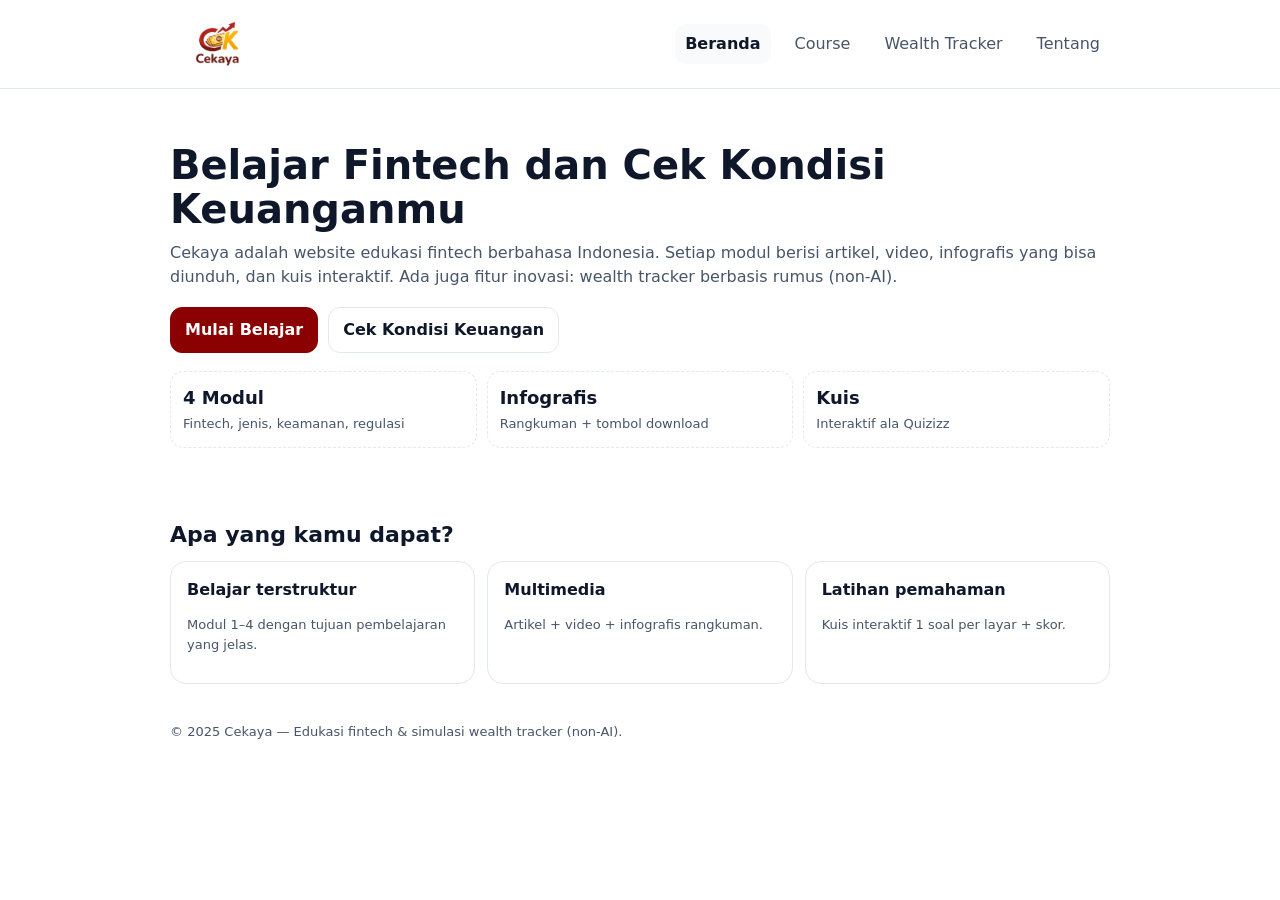
==== index.html @ 1cc7c2a5 "Add files via upload" ====
<!doctype html>
<html lang="id">
<head>
  <meta charset="utf-8"/>
  <meta name="viewport" content="width=device-width, initial-scale=1"/>
  <title>Cekaya — Belajar Fintech & Wealth Tracker</title>
  <link rel="stylesheet" href="style.css"/>
</head>
<body>
  <div class="nav">
    <div class="container nav-inner">
      <a class="brand" href="index.html" aria-label="Cekaya">
        <img src="logo.png" alt="Logo" class="brand_logo"/>
      </a>

      <button id="navToggle" class="hamburger" type="button"
        aria-label="Buka menu" aria-controls="navMenu" aria-expanded="false">
        <svg xmlns="http://www.w3.org/2000/svg" width="24" height="24" viewBox="0 0 24 24" fill="none" stroke="currentColor" stroke-width="2" stroke-linecap="round" stroke-linejoin="round" class="lucide lucide-menu-icon lucide-menu"><path d="M4 5h16"/><path d="M4 12h16"/><path d="M4 19h16"/></svg>
      </button>

      <div id="navMenu" class="menu">
        <a data-nav href="index.html">Beranda</a>
        <a data-nav href="course.html">Course</a>
        <a data-nav href="tracker.html">Wealth Tracker</a>
        <a data-nav href="tentang.html">Tentang</a>
      </div>
    </div>
  </div>

  <main class="container">
    <section class="hero">
      <div>
        <h1 class="h-title">Belajar Fintech dan Cek Kondisi Keuanganmu</h1>
        <p class="h-sub">Cekaya adalah website edukasi fintech berbahasa Indonesia. Setiap modul berisi artikel, video, infografis yang bisa diunduh, dan kuis interaktif. Ada juga fitur inovasi: wealth tracker berbasis rumus (non-AI).</p>
        <div class="btns">
          <a class="btn primary" href="course.html">Mulai Belajar</a>
          <a class="btn" href="tracker.html">Cek Kondisi Keuangan</a>
        </div>
        <div class="kpi section">
          <div class="item"><b>4 Modul</b><span class="small">Fintech, jenis, keamanan, regulasi</span></div>
          <div class="item"><b>Infografis</b><span class="small">Rangkuman + tombol download</span></div>
          <div class="item"><b>Kuis</b><span class="small">Interaktif ala Quizizz</span></div>
        </div>
      </div>
      <div class="hero-grid">


      </div>
    </section>

    <section class="section">
      <h2 class="h2">Apa yang kamu dapat?</h2>
      <div class="grid-3">
        <div class="card soft">
          <b>Belajar terstruktur</b>
          <p class="small">Modul 1–4 dengan tujuan pembelajaran yang jelas.</p>
        </div>
        <div class="card soft">
          <b>Multimedia</b>
          <p class="small">Artikel + video + infografis rangkuman.</p>
        </div>
        <div class="card soft">
          <b>Latihan pemahaman</b>
          <p class="small">Kuis interaktif 1 soal per layar + skor.</p>
        </div>
      </div>
    </section>

    <div class="footer">© 2025 Cekaya — Edukasi fintech & simulasi wealth tracker (non-AI).</div>
  </main>

  <script type="module">
    import { setActiveNav } from "./app.js";
    setActiveNav();
  </script>

  <script>
    (function () {
      const btn = document.getElementById("navToggle");
      const menu = document.getElementById("navMenu");
      if (!btn || !menu) return;

      function setOpen(isOpen){
        menu.classList.toggle("open", isOpen);
        btn.setAttribute("aria-expanded", isOpen ? "true" : "false");
      }

      btn.addEventListener("click", (e) => {
        e.stopPropagation();
        setOpen(!menu.classList.contains("open"));
      });

      document.addEventListener("click", (e) => {
        const open = menu.classList.contains("open");
        if (!open) return;
        if (!menu.contains(e.target) && !btn.contains(e.target)) setOpen(false);
      });

      menu.querySelectorAll("a").forEach(a => a.addEventListener("click", () => setOpen(false)));

      window.addEventListener("resize", () => {
        if (window.matchMedia("(min-width:861px)").matches) setOpen(false);
      });
    })();
  </script>
</body>
</html>
---- style.css ----
:root{
  --bg:#ffffff;
  --text:#0f172a;
  --muted:#475569;
  --card:#f8fafc;
  --border:#e2e8f0;
  --primary:#8b0000;
  --radius:16px;
}

*{box-sizing:border-box}
html,body{margin:0;padding:0;font-family:system-ui,-apple-system,Segoe UI,Roboto,Ubuntu,Cantarell,"Helvetica Neue",Arial;}
body{background:var(--bg);color:var(--text);line-height:1.5}
a{color:inherit;text-decoration:none}
code{background:#fff;border:1px solid var(--border);padding:1px 6px;border-radius:8px}

.container{max-width:980px;margin:0 auto;padding:20px}
.nav{
  position:sticky;top:0;background:rgba(255,255,255,.9);
  backdrop-filter: blur(8px);
  border-bottom:1px solid var(--border);
  z-index:50;
}
.nav-inner{display:flex;align-items:center;justify-content:space-between;gap:12px}
.badge{font-size:12px;padding:2px 8px;border:1px solid var(--border);border-radius:999px;color:var(--muted)}
.menu{display:flex;gap:14px;flex-wrap:wrap}
.menu a{padding:8px 10px;border-radius:10px;color:var(--muted)}
.menu a.active{background:var(--card);color:var(--text);font-weight:700}
.menu a:hover{background:var(--card);color:var(--text)}

.brand{
  display:flex;
  align-items:center;
  text-decoration:none;
}

.brand_logo{
  height:48px;
  width:auto;
  display:block;
  object-fit:contain;
  max-width:180px;
}

.hero{padding:34px 0}
.hero-grid{display:grid;grid-template-columns:1.3fr .7fr;gap:18px;align-items:stretch}
@media (max-width:860px){.hero-grid{grid-template-columns:1fr}}
.h-title{font-size:40px;line-height:1.1;margin:0 0 10px}
.h-sub{color:var(--muted);margin:0 0 18px}

.card{background:var(--card);border:1px solid var(--border);border-radius:var(--radius);padding:16px}
.card.soft{background:#fff;border:1px solid var(--border)}
.kpi{display:grid;grid-template-columns:repeat(3,1fr);gap:10px}
@media(max-width:720px){.kpi{grid-template-columns:1fr}}
.kpi .item{padding:12px;border-radius:14px;border:1px dashed var(--border);background:#fff}
.kpi .item b{display:block;font-size:18px}

.small{font-size:13px;color:var(--muted)}
.btns{display:flex;gap:10px;flex-wrap:wrap}
.btn{
  display:inline-flex;align-items:center;justify-content:center;
  padding:10px 14px;border-radius:12px;border:1px solid var(--border);
  background:#fff;color:var(--text);font-weight:700;
}
.btn.primary{background:var(--primary);border-color:var(--primary);color:#fff}
.btn.ghost{background:transparent}

.section{padding:18px 0}
.h2{font-size:22px;margin:0 0 10px}
.grid-2{display:grid;grid-template-columns:1fr 1fr;gap:12px}
@media(max-width:860px){.grid-2{grid-template-columns:1fr}}
.grid-3{display:grid;grid-template-columns:repeat(3,1fr);gap:12px}
@media(max-width:860px){.grid-3{grid-template-columns:1fr}}

.list{margin:0;padding-left:18px;color:var(--muted)}
hr{border:none;border-top:1px solid var(--border);margin:18px 0}

.form{display:grid;gap:10px}
.field{display:grid;gap:6px}
label{font-weight:700}
input,select,textarea{
  padding:10px 12px;border-radius:12px;border:1px solid var(--border);
  background:#fff;font-size:14px;
}
.helper{font-size:12px;color:var(--muted)}
.notice{padding:12px;border-radius:12px;border:1px solid var(--border);background:#fff}
.pill{display:inline-flex;gap:8px;align-items:center;border:1px solid var(--border);padding:6px 10px;border-radius:999px;background:#fff;font-size:13px;color:var(--muted)}

.quiz{display:grid;gap:12px}
.quiz-top{display:flex;align-items:center;justify-content:space-between;gap:10px;flex-wrap:wrap}
.progress{height:8px;background:#e5e7eb;border-radius:999px;overflow:hidden}
.progress > div{height:100%;background:var(--primary);width:0%}

.choice{
  display:flex;align-items:flex-start;gap:10px;
  border:1px solid var(--border);
  border-radius:14px;
  padding:12px;
  background:#fff;
  cursor:pointer
}
.choice:hover{border-color:#cbd5e1}
.choice input{margin-top:2px}

.result-good{border-left:6px solid #16a34a}
.result-warn{border-left:6px solid #f59e0b}
.result-bad{border-left:6px solid #ef4444}

.footer{padding:20px 0;color:var(--muted);font-size:13px}

.tracker-grid{
  grid-template-columns: minmax(0, 540px);
  justify-content: center;
}

.nav-inner{ position:relative; }
.hamburger{
  display:none;
  width:42px; height:42px;
  border:1px solid var(--border);
  background:#fff;
  border-radius:12px;
  padding:10px;
  cursor:pointer;
  align-items:center;
  justify-content:center;
  gap:4px;
}
.hamburger span{
  display:block;
  width:18px;
  height:2px;
  background:var(--text);
  border-radius:999px;
}
@media (max-width:860px){
  .hamburger{ display:inline-flex; }
  .menu{
    display:none;
    position:absolute;
    top:58px;
    right:0;
    flex-direction:column;
    gap:6px;
    background:#fff;
    border:1px solid var(--border);
    border-radius:14px;
    padding:10px;
    box-shadow:0 18px 50px rgba(0,0,0,.12);
    min-width:220px;
  }
  .menu.open{ display:flex; }
  .menu a{ padding:10px 12px; }
}

.hidden{display:none !important;}
.modal-backdrop{
  position:fixed; inset:0;
  background:rgba(2,6,23,.55);
  display:flex;
  align-items:center;
  justify-content:center;
  padding:16px;
  z-index:999;
}
.modal{
  width:min(920px, 100%);
  max-height:85vh;
  overflow:auto;
  background:#fff;
  border:1px solid var(--border);
  border-radius:20px;
  box-shadow:0 20px 60px rgba(0,0,0,.25);
}
.modal-head{
  position:sticky; top:0;
  background:#fff;
  border-bottom:1px solid var(--border);
  padding:12px 14px;
  display:flex;
  align-items:center;
  justify-content:space-between;
  gap:10px;
}
.modal-body{padding:14px;}
.modal-title{margin:0; font-size:16px;}
.icon-btn{
  border:1px solid var(--border);
  background:#fff;
  border-radius:12px;
  padding:8px 10px;
  cursor:pointer;
  font-weight:800;
}
.icon-btn:hover{background:var(--card);}
.modal-body .card{margin-bottom:12px}
.modal-body .list li{margin-bottom:6px}

input[type="range"]{
  appearance:none;
  height:8px;
  border-radius:999px;
  background:#e5e7eb;
  outline:none;
}
input[type="range"]::-webkit-slider-thumb{
  appearance:none;
  width:22px;height:22px;border-radius:999px;
  background:#111827;
  border:3px solid #fff;
  box-shadow:0 6px 18px rgba(0,0,0,.18);
  cursor:pointer;
}

.infographic-box{
  border:1px solid var(--border);
  border-radius:16px;
  background:#fff;
  overflow:hidden;
}
.infographic-scroll{
  max-height:520px;
  overflow:auto;
  padding:10px;
}
.infographic-scroll img{
  width:100%;
  height:auto;
  display:block;
  border-radius:12px;
}

.quiz-shell{display:grid;gap:12px}
.quiz-card{background:#fff;border:1px solid var(--border);border-radius:16px;padding:14px}
.quiz-head{display:flex;justify-content:space-between;gap:12px;flex-wrap:wrap;align-items:center}
.quiz-title{font-weight:900}
.timer-pill{
  display:inline-flex;gap:8px;align-items:center;
  border:1px solid var(--border);
  padding:6px 10px;border-radius:999px;background:#fff;font-size:13px
}
.timer-pill b{font-size:14px}
.quiz-q{font-weight:900;margin:10px 0 0}
.quiz-meta{display:flex;justify-content:space-between;gap:10px;flex-wrap:wrap}

.quiz-feedback{
  padding:10px 12px;border-radius:14px;border:1px solid var(--border);
  background:#fff;margin-top:10px
}
.quiz-feedback.good{background:#ecfdf3;border-color:#bbf7d0}
.quiz-feedback.bad{background:#fff1f2;border-color:#fecdd3}
.choice.disabled{opacity:.65;pointer-events:none}

.stepper{
  display:flex;
  gap:10px;
  flex-wrap:wrap;
}
.step-pill{
  border:1px solid var(--border);
  background:#fff;
  border-radius:999px;
  padding:8px 12px;
  font-size:13px;
  color:var(--muted);
  cursor:pointer;
}
.step-pill.active{
  border-color:var(--primary);
  color:var(--text);
  font-weight:800;
}
.step-nav{
  display:flex;
  justify-content:space-between;
  gap:10px;
  margin-top:14px;
}
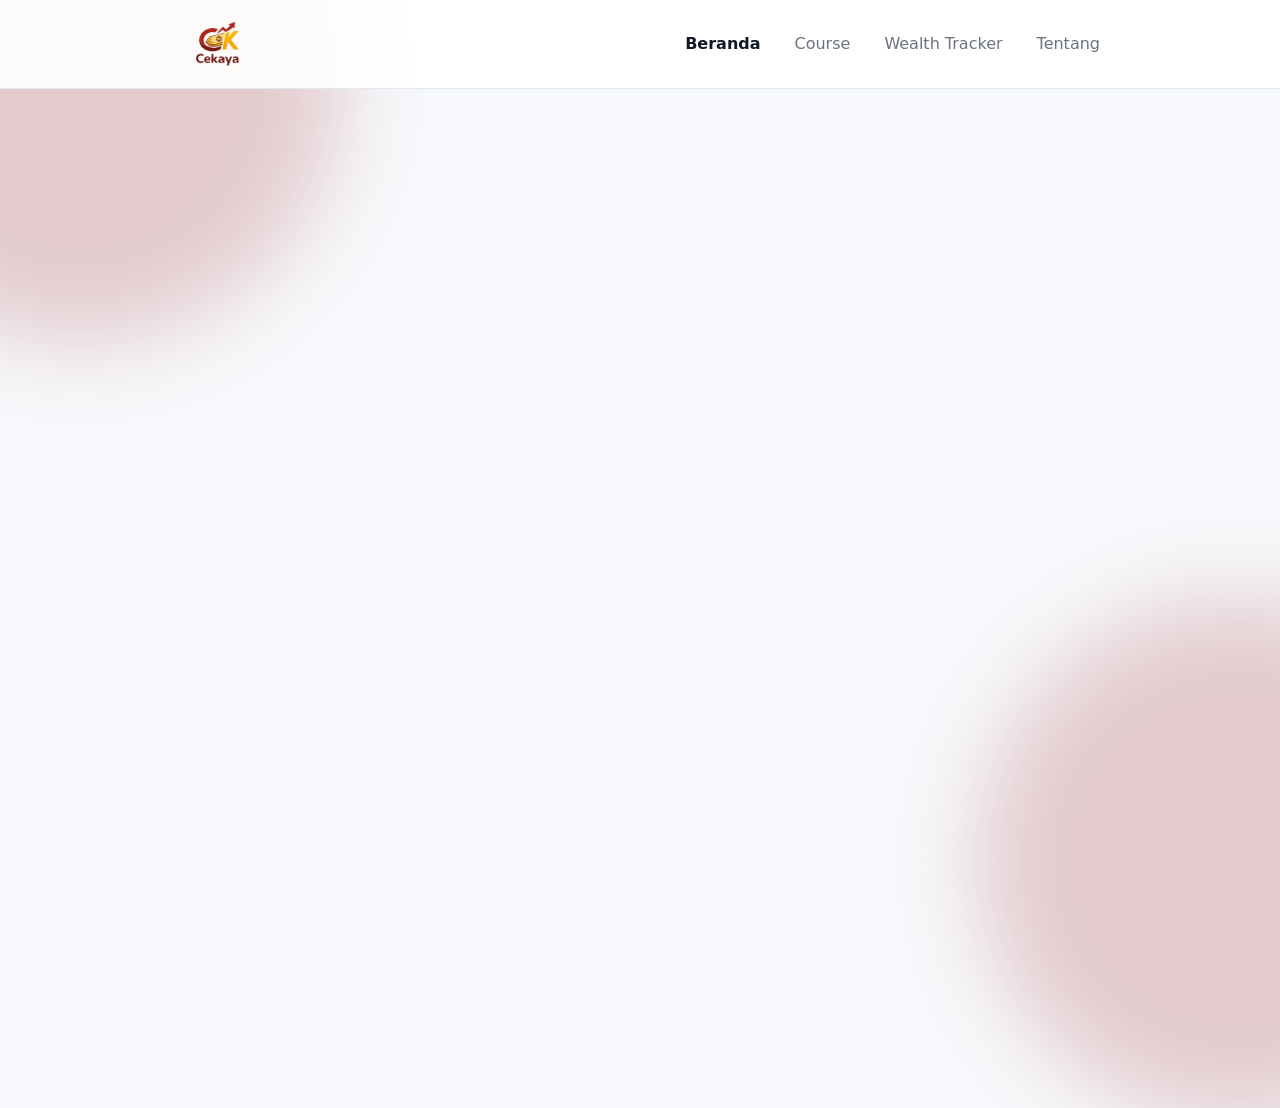
==== commit 779544be: "update ui" ====
--- a/index.html
+++ b/index.html
@@ -27,46 +27,135 @@
     </div>
   </div>
 
-  <main class="container">
-    <section class="hero">
-      <div>
-        <h1 class="h-title">Belajar Fintech dan Cek Kondisi Keuanganmu</h1>
-        <p class="h-sub">Cekaya adalah website edukasi fintech berbahasa Indonesia. Setiap modul berisi artikel, video, infografis yang bisa diunduh, dan kuis interaktif. Ada juga fitur inovasi: wealth tracker berbasis rumus (non-AI).</p>
-        <div class="btns">
-          <a class="btn primary" href="course.html">Mulai Belajar</a>
-          <a class="btn" href="tracker.html">Cek Kondisi Keuangan</a>
+  <main class="landing">
+
+    <!-- HERO -->
+    <section class="hero reveal">
+      <div class="hero__grid">
+        <div class="hero__content">
+          <div class="badge">
+            <span class="dot"></span>
+            Cerdas Finansial Bersama Cekaya
+          </div>
+
+          <h1 class="hero__title">
+            Kelola finansialmu bareng <span class="accent">CeKaya</span>
+          </h1>
+
+          <p class="hero__subtitle">
+            Pantau pengeluaran, belajar modul finansial, dan ikuti course singkat—semua dalam satu tempat.
+          </p>
+
+          <div class="hero__cta">
+            <a class="btn btn-primary" href="tracker.html">Coba Tracker</a>
+            <a class="btn btn-ghost" href="modul.html">Lihat Modul</a>
+          </div>
+
+          <div class="hero__meta">
+            <div class="mini-card">
+              <div class="mini-card__icon">📊</div>
+              <div>
+                <div class="mini-card__title">Tracker</div>
+                <div class="mini-card__desc">Rekomendasi finansial berdasarkan data kamu</div>
+              </div>
+            </div>
+            <div class="mini-card">
+              <div class="mini-card__icon">🎓</div>
+              <div>
+                <div class="mini-card__title">Course</div>
+                <div class="mini-card__desc">Materi ringkas & mudah</div>
+              </div>
+            </div>
+          </div>
         </div>
-        <div class="kpi section">
-          <div class="item"><b>4 Modul</b><span class="small">Fintech, jenis, keamanan, regulasi</span></div>
-          <div class="item"><b>Infografis</b><span class="small">Rangkuman + tombol download</span></div>
-          <div class="item"><b>Kuis</b><span class="small">Interaktif ala Quizizz</span></div>
-        </div>
-      </div>
-      <div class="hero-grid">
 
+        <div class="hero__visual reveal">
+          <div class="glass-card">
+            <div class="glass-card__header">
+              <img src="logo.png" alt="CeKaya" class="logo-bubble" />
+              <div>
+                <div class="glass-card__title">Ringkasan bulan ini</div>
+                <div class="glass-card__sub">Update otomatis dari catatanmu</div>
+              </div>
+            </div>
 
-      </div>
-    </section>
+            <div class="stats">
+              <div class="stat">
+                <div class="stat__label">Pengeluaran</div>
+                <div class="stat__value">Rp 1.250.000</div>
+                <div class="stat__hint">lebih rapi dari kemarin</div>
+              </div>
+              <div class="stat">
+                <div class="stat__label">Pemasukan</div>
+                <div class="stat__value">Rp 2.800.000</div>
+                <div class="stat__hint">target tercapai 70%</div>
+              </div>
+            </div>
 
-    <section class="section">
-      <h2 class="h2">Apa yang kamu dapat?</h2>
-      <div class="grid-3">
-        <div class="card soft">
-          <b>Belajar terstruktur</b>
-          <p class="small">Modul 1–4 dengan tujuan pembelajaran yang jelas.</p>
-        </div>
-        <div class="card soft">
-          <b>Multimedia</b>
-          <p class="small">Artikel + video + infografis rangkuman.</p>
-        </div>
-        <div class="card soft">
-          <b>Latihan pemahaman</b>
-          <p class="small">Kuis interaktif 1 soal per layar + skor.</p>
+            <div class="progress-wrap">
+              <div class="progress-top">
+                <span>Progress menabung</span>
+                <span>70%</span>
+              </div>
+              <div class="progress-bar">
+                <div class="progress-bar__fill"></div>
+              </div>
+            </div>
+
+            <div class="glass-card__cta">
+              <a class="btn btn-primary btn-sm" href="tracker.html">Buka Tracker</a>
+              <a class="btn btn-ghost btn-sm" href="course.html">Ikuti Course</a>
+            </div>
+          </div>
         </div>
       </div>
     </section>
 
-    <div class="footer">© 2025 Cekaya — Edukasi fintech & simulasi wealth tracker (non-AI).</div>
+    <!-- FEATURES -->
+    <section class="section reveal">
+      <div class="section__head">
+        <h2 class="section__title">Fitur Utama</h2>
+        <p class="section__desc">Lihat fitur-fitur utama yang membantu kamu mengelola keuangan dengan mudah.</p>
+      </div>
+
+      <div class="feature-grid">
+        <a class="feature-card" href="tracker.html">
+          <div class="feature-card__icon">🧾</div>
+          <h3>Expense Tracker</h3>
+          <p>Catat transaksi harian dan lihat ringkasan cepat.</p>
+          <span class="feature-card__link">Buka →</span>
+        </a>
+
+        <a class="feature-card" href="modul.html">
+          <div class="feature-card__icon">📚</div>
+          <h3>Modul Belajar</h3>
+          <p>Materi keuangan terstruktur dan mudah dipahami.</p>
+          <span class="feature-card__link">Buka →</span>
+        </a>
+
+        <a class="feature-card" href="course.html">
+          <div class="feature-card__icon">🎥</div>
+          <h3>Course</h3>
+          <p>Latihan singkat + konten ringkas untuk pemula.</p>
+          <span class="feature-card__link">Buka →</span>
+        </a>
+      </div>
+    </section>
+
+    <!-- CTA -->
+    <section class="cta reveal">
+      <div class="cta__inner">
+        <div>
+          <h2>Siap mulai yang sederhana tapi konsisten?</h2>
+          <p>Mulai dari tracker dulu, nanti lanjut modul & course.</p>
+        </div>
+        <div class="cta__actions">
+          <a class="btn btn-primary" href="tracker.html">Mulai Sekarang</a>
+          <a class="btn btn-ghost" href="tentang.html">Tentang CeKaya</a>
+        </div>
+      </div>
+    </section>
+
   </main>
 
   <script type="module">
@@ -103,5 +192,6 @@
       });
     })();
   </script>
+  <script src="ui-effects.js"></script>
 </body>
 </html>
--- a/style.css
+++ b/style.css
@@ -276,3 +276,422 @@
   gap:10px;
   margin-top:14px;
 }
+
+
+/* =========================
+   UI Upgrade Pack (simple)
+   Tempel di paling bawah style.css
+   ========================= */
+
+:root{
+  /* PAKAI warna yang SUDAH ada di project kamu.
+     Kalau kamu sudah punya variabel warna, mapping di sini aja. */
+  --ui-primary: var(--primary, var(--primary-color, #2563eb));
+  --ui-bg: var(--bg, var(--background, #f7f8fb));
+  --ui-card: var(--card, #ffffff);
+  --ui-text: var(--text, #111827);
+  --ui-muted: var(--muted, #6b7280);
+
+  --ui-radius: 16px;
+  --ui-shadow: 0 14px 35px rgba(0,0,0,.08);
+  --ui-shadow-hover: 0 18px 45px rgba(0,0,0,.12);
+
+  --ui-ease: cubic-bezier(.2,.8,.2,1);
+}
+
+/* background lebih “hidup” tapi tetap halus */
+body{
+  background: var(--ui-bg);
+  color: var(--ui-text);
+}
+
+body::before,
+body::after{
+  content:"";
+  position: fixed;
+  inset: auto;
+  width: 520px;
+  height: 520px;
+  border-radius: 999px;
+  pointer-events: none;
+  z-index: -1;
+  filter: blur(45px);
+  opacity: .18;
+}
+body::before{
+  top: -180px;
+  left: -180px;
+  background: var(--ui-primary);
+}
+body::after{
+  right: -220px;
+  bottom: -220px;
+  background: var(--ui-primary);
+}
+
+/* tombol & link jadi lebih enak dipakai */
+button,
+.btn,
+a.button{
+  transition: transform .18s var(--ui-ease), box-shadow .18s var(--ui-ease), opacity .18s var(--ui-ease);
+}
+button:hover,
+.btn:hover,
+a.button:hover{
+  transform: translateY(-2px);
+}
+button:active,
+.btn:active,
+a.button:active{
+  transform: translateY(0px) scale(.99);
+}
+
+/* state fokus biar keliatan rapi */
+a:focus-visible,
+button:focus-visible,
+input:focus-visible,
+textarea:focus-visible,
+select:focus-visible{
+  outline: 3px solid color-mix(in srgb, var(--ui-primary) 35%, transparent);
+  outline-offset: 2px;
+  border-radius: 10px;
+}
+
+/* card look (apply ke elemen yang cocok: card/box/section) */
+.card,
+.feature,
+.box,
+.panel,
+section{
+  border-radius: var(--ui-radius);
+}
+
+.card,
+.box,
+.panel{
+  background: var(--ui-card);
+  box-shadow: var(--ui-shadow);
+  border: 1px solid rgba(0,0,0,.06);
+  transition: transform .22s var(--ui-ease), box-shadow .22s var(--ui-ease);
+}
+
+.card:hover,
+.box:hover,
+.panel:hover{
+  transform: translateY(-4px);
+  box-shadow: var(--ui-shadow-hover);
+}
+
+/* Navbar “glass” (opsional): jalan kalau kamu memang punya .navbar / header */
+.navbar,
+header{
+  backdrop-filter: blur(10px);
+  -webkit-backdrop-filter: blur(10px);
+}
+
+/* underline anim untuk nav link */
+nav a{
+  position: relative;
+  text-decoration: none;
+}
+nav a::after{
+  content:"";
+  position:absolute;
+  left:0;
+  bottom:-6px;
+  height:2px;
+  width:100%;
+  background: var(--ui-primary);
+  transform: scaleX(0);
+  transform-origin: left;
+  transition: transform .22s var(--ui-ease);
+  opacity: .9;
+}
+nav a:hover::after,
+nav a.is-active::after{
+  transform: scaleX(1);
+}
+
+/* Scroll reveal: pakai class .reveal di elemen yang ingin dianimasikan */
+.reveal{
+  opacity: 0;
+  transform: translateY(14px);
+  transition: opacity .55s var(--ui-ease), transform .55s var(--ui-ease);
+  will-change: opacity, transform;
+}
+.reveal.is-visible{
+  opacity: 1;
+  transform: translateY(0);
+}
+
+/* kecil tapi kerasa: smoothing anim */
+*{
+  scroll-behavior: smooth;
+}
+
+/* respect reduce motion */
+@media (prefers-reduced-motion: reduce){
+  *{ transition: none !important; animation: none !important; scroll-behavior: auto; }
+}
+
+@keyframes floaty {
+  0%,100% { transform: translateY(0); }
+  50% { transform: translateY(-10px); }
+}
+.floaty{ animation: floaty 3.2s ease-in-out infinite; }
+@media (prefers-reduced-motion: reduce){ .floaty{ animation:none; } }
+
+/* ===== Landing Revamp (tempel di paling bawah style.css) ===== */
+
+:root{
+  --p: var(--primary, var(--primary-color, #2563eb));
+  --bg: var(--background, var(--bg-color, #f7f8fb));
+  --card: var(--card-color, #ffffff);
+  --text: var(--text-color, #111827);
+  --muted: var(--muted-color, #6b7280);
+
+  --r: 18px;
+  --shadow: 0 14px 35px rgba(0,0,0,.08);
+  --shadow2: 0 18px 45px rgba(0,0,0,.12);
+  --ease: cubic-bezier(.2,.8,.2,1);
+}
+
+.landing { padding: 24px 0 60px; }
+.section { padding: 28px 0; }
+.section__head { max-width: 900px; margin: 0 auto 18px; padding: 0 18px; text-align: center; }
+.section__title { margin: 0 0 6px; }
+.section__desc { margin: 0; color: var(--muted); }
+
+.hero{
+  position: relative;
+  padding: 40px 0 10px;
+}
+.hero::before, .hero::after{
+  content:"";
+  position:absolute;
+  width: 520px; height: 520px;
+  border-radius: 999px;
+  filter: blur(46px);
+  opacity: .16;
+  pointer-events:none;
+  z-index:-1;
+}
+.hero::before{ top:-220px; left:-220px; background: var(--p); }
+.hero::after{ bottom:-260px; right:-260px; background: var(--p); }
+
+.hero__grid{
+  max-width: 1100px;
+  margin: 0 auto;
+  padding: 0 18px;
+  display: grid;
+  grid-template-columns: 1.05fr .95fr;
+  gap: 22px;
+  align-items: center;
+}
+
+.badge{
+  display:inline-flex;
+  align-items:center;
+  gap:10px;
+  padding: 10px 14px;
+  border-radius: 999px;
+  background: rgba(255,255,255,.65);
+  border: 1px solid rgba(0,0,0,.06);
+  box-shadow: 0 10px 25px rgba(0,0,0,.06);
+  color: var(--muted);
+}
+.badge .dot{
+  width:10px; height:10px;
+  border-radius: 999px;
+  background: var(--p);
+  box-shadow: 0 0 0 4px color-mix(in srgb, var(--p) 25%, transparent);
+}
+
+.hero__title{
+  margin: 14px 0 10px;
+  line-height: 1.08;
+  font-size: clamp(30px, 4vw, 46px);
+}
+.accent{ color: var(--p); }
+
+.hero__subtitle{
+  margin: 0 0 18px;
+  color: var(--muted);
+  max-width: 52ch;
+}
+
+.hero__cta{ display:flex; gap:12px; flex-wrap:wrap; margin-bottom: 18px; }
+
+/* tombol (kalau proyek kamu sudah punya .btn, ini akan “ngikut” tanpa nabrak) */
+.btn{
+  display:inline-flex;
+  align-items:center;
+  justify-content:center;
+  gap:8px;
+  padding: 12px 16px;
+  border-radius: 14px;
+  border: 1px solid rgba(0,0,0,.08);
+  text-decoration:none;
+  transition: transform .18s var(--ease), box-shadow .18s var(--ease), opacity .18s var(--ease);
+}
+.btn:hover{ transform: translateY(-2px); box-shadow: var(--shadow); }
+.btn:active{ transform: translateY(0px) scale(.99); }
+
+.btn-primary{
+  background: var(--p);
+  color: white;
+  border-color: color-mix(in srgb, var(--p) 75%, #000 25%);
+}
+.btn-ghost{
+  background: rgba(255,255,255,.75);
+  color: var(--text);
+}
+
+.btn-sm{ padding: 10px 12px; border-radius: 12px; }
+
+.hero__meta{
+  display:grid;
+  grid-template-columns: 1fr 1fr;
+  gap: 12px;
+  max-width: 520px;
+}
+.mini-card{
+  display:flex;
+  gap: 12px;
+  padding: 14px;
+  border-radius: var(--r);
+  background: rgba(255,255,255,.75);
+  border: 1px solid rgba(0,0,0,.06);
+  box-shadow: 0 10px 25px rgba(0,0,0,.06);
+}
+.mini-card__icon{ font-size: 20px; }
+.mini-card__title{ font-weight: 700; }
+.mini-card__desc{ color: var(--muted); font-size: 13px; margin-top: 2px; }
+
+.hero__visual{ display:flex; justify-content:center; }
+
+.glass-card{
+  width: min(440px, 100%);
+  padding: 18px;
+  border-radius: 22px;
+  background: rgba(255,255,255,.72);
+  border: 1px solid rgba(0,0,0,.06);
+  box-shadow: var(--shadow2);
+  backdrop-filter: blur(10px);
+  -webkit-backdrop-filter: blur(10px);
+}
+
+.glass-card__header{
+  display:flex;
+  gap: 12px;
+  align-items:center;
+  margin-bottom: 12px;
+}
+.logo-bubble{
+  width: 44px; height: 44px;
+  border-radius: 14px;
+  padding: 8px;
+  background: white;
+  border: 1px solid rgba(0,0,0,.06);
+}
+.glass-card__title{ font-weight: 800; }
+.glass-card__sub{ color: var(--muted); font-size: 13px; margin-top: 2px; }
+
+.stats{
+  display:grid;
+  grid-template-columns: 1fr 1fr;
+  gap: 12px;
+  margin: 10px 0 14px;
+}
+.stat{
+  padding: 12px;
+  border-radius: 16px;
+  background: white;
+  border: 1px solid rgba(0,0,0,.06);
+}
+.stat__label{ color: var(--muted); font-size: 12px; }
+.stat__value{ font-weight: 900; font-size: 18px; margin: 4px 0; }
+.stat__hint{ color: var(--muted); font-size: 12px; }
+
+.progress-wrap{
+  padding: 12px;
+  border-radius: 16px;
+  background: white;
+  border: 1px solid rgba(0,0,0,.06);
+}
+.progress-top{ display:flex; justify-content:space-between; color: var(--muted); font-size: 12px; }
+.progress-bar{
+  height: 10px;
+  border-radius: 999px;
+  background: rgba(0,0,0,.08);
+  margin-top: 10px;
+  overflow:hidden;
+}
+.progress-bar__fill{
+  width: 70%;
+  height: 100%;
+  background: var(--p);
+  border-radius: 999px;
+  animation: loadBar 1.1s var(--ease) both;
+}
+@keyframes loadBar{
+  from { width: 0%; }
+  to { width: 70%; }
+}
+
+.glass-card__cta{ display:flex; gap:10px; margin-top: 14px; flex-wrap:wrap; }
+
+.feature-grid{
+  max-width: 1100px;
+  margin: 0 auto;
+  padding: 0 18px;
+  display:grid;
+  grid-template-columns: repeat(3, 1fr);
+  gap: 14px;
+}
+
+.feature-card{
+  display:block;
+  padding: 18px;
+  border-radius: 18px;
+  background: var(--card);
+  border: 1px solid rgba(0,0,0,.06);
+  box-shadow: var(--shadow);
+  text-decoration:none;
+  color: inherit;
+  transition: transform .2s var(--ease), box-shadow .2s var(--ease);
+}
+.feature-card:hover{ transform: translateY(-4px); box-shadow: var(--shadow2); }
+.feature-card__icon{ font-size: 22px; }
+.feature-card h3{ margin: 10px 0 6px; }
+.feature-card p{ margin: 0 0 10px; color: var(--muted); }
+.feature-card__link{ color: var(--p); font-weight: 700; }
+
+.cta{
+  max-width: 1100px;
+  margin: 18px auto 0;
+  padding: 0 18px;
+}
+.cta__inner{
+  display:flex;
+  justify-content:space-between;
+  gap: 16px;
+  align-items:center;
+  padding: 18px;
+  border-radius: 22px;
+  background: color-mix(in srgb, var(--p) 12%, white);
+  border: 1px solid color-mix(in srgb, var(--p) 18%, rgba(0,0,0,.06));
+}
+.cta__inner p{ margin: 6px 0 0; color: var(--muted); }
+.cta__actions{ display:flex; gap: 12px; flex-wrap:wrap; }
+
+/* Reveal animation (kalau kamu pakai ui-effects.js) */
+.reveal{ opacity:0; transform: translateY(14px); transition: opacity .55s var(--ease), transform .55s var(--ease); }
+.reveal.is-visible{ opacity:1; transform: translateY(0); }
+
+@media (max-width: 900px){
+  .hero__grid{ grid-template-columns: 1fr; }
+  .feature-grid{ grid-template-columns: 1fr; }
+  .hero__meta{ grid-template-columns: 1fr; }
+  .cta__inner{ flex-direction: column; align-items:flex-start; }
+}
